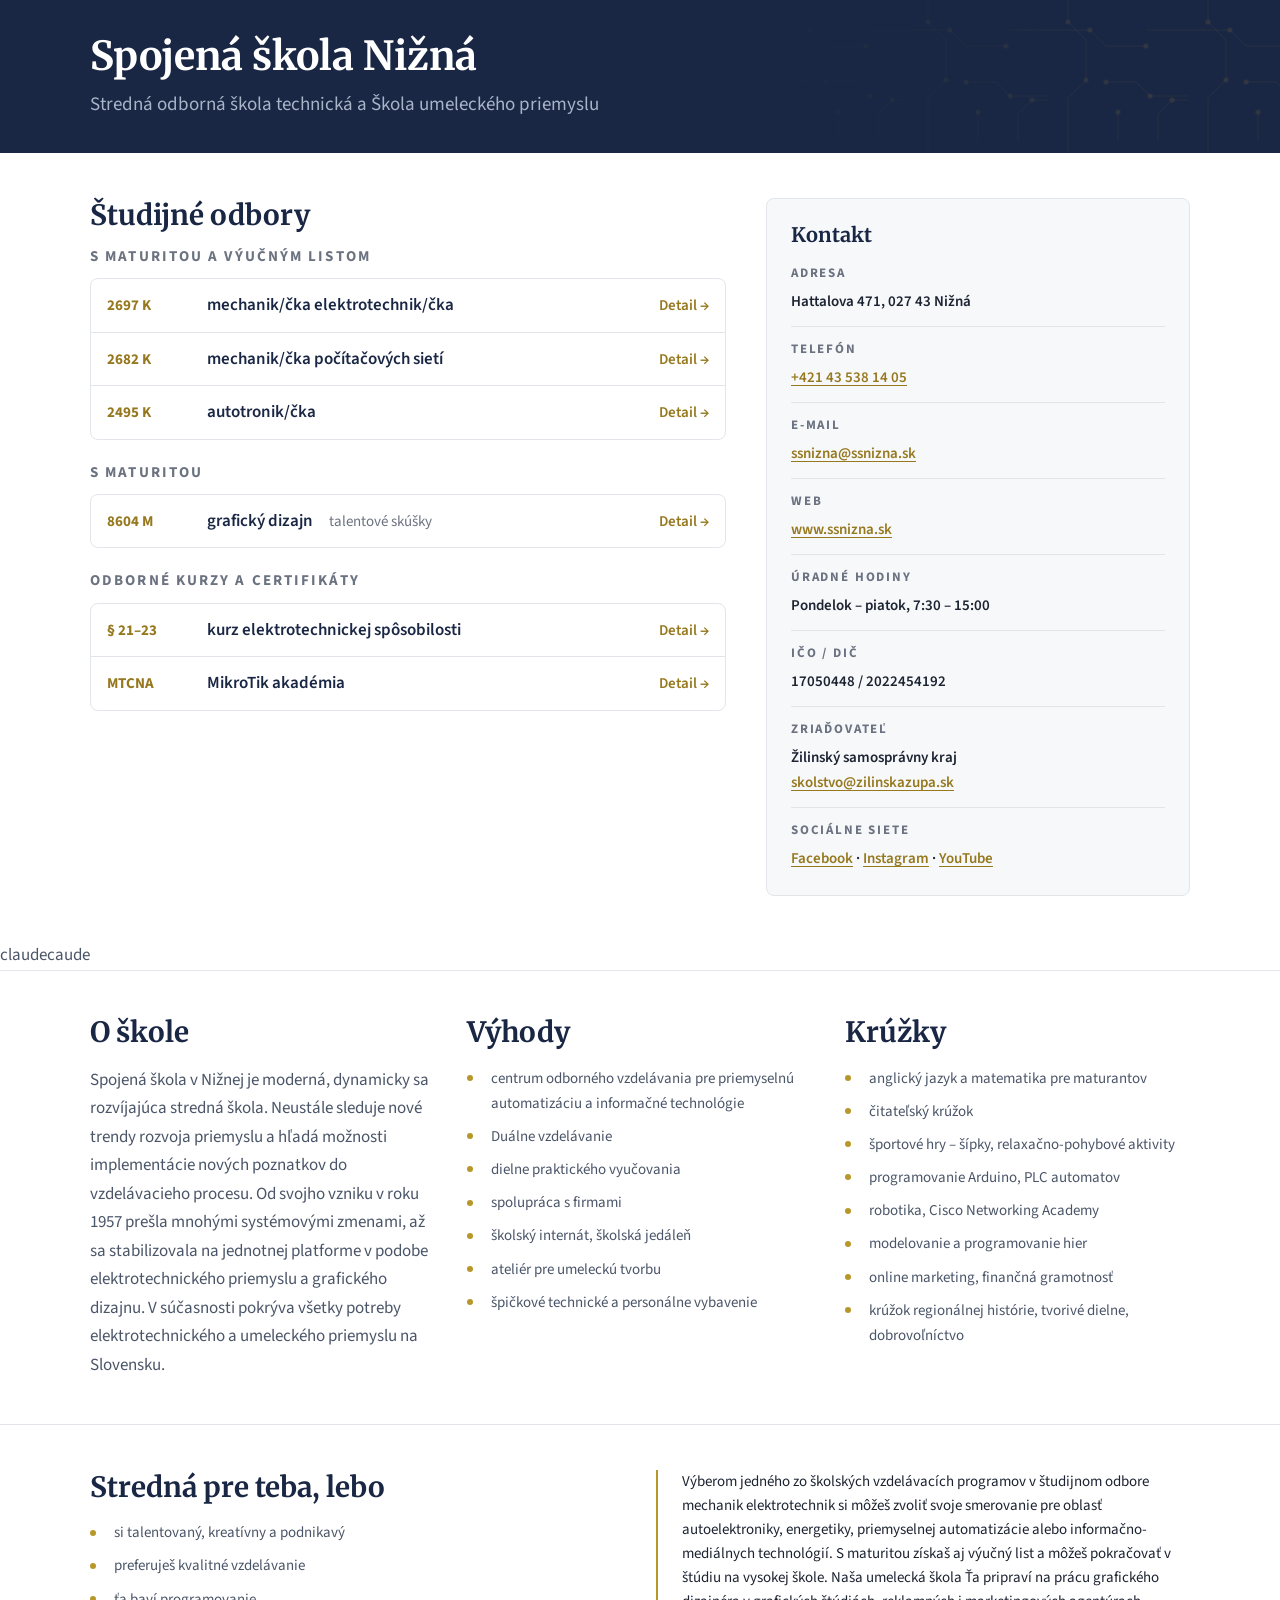
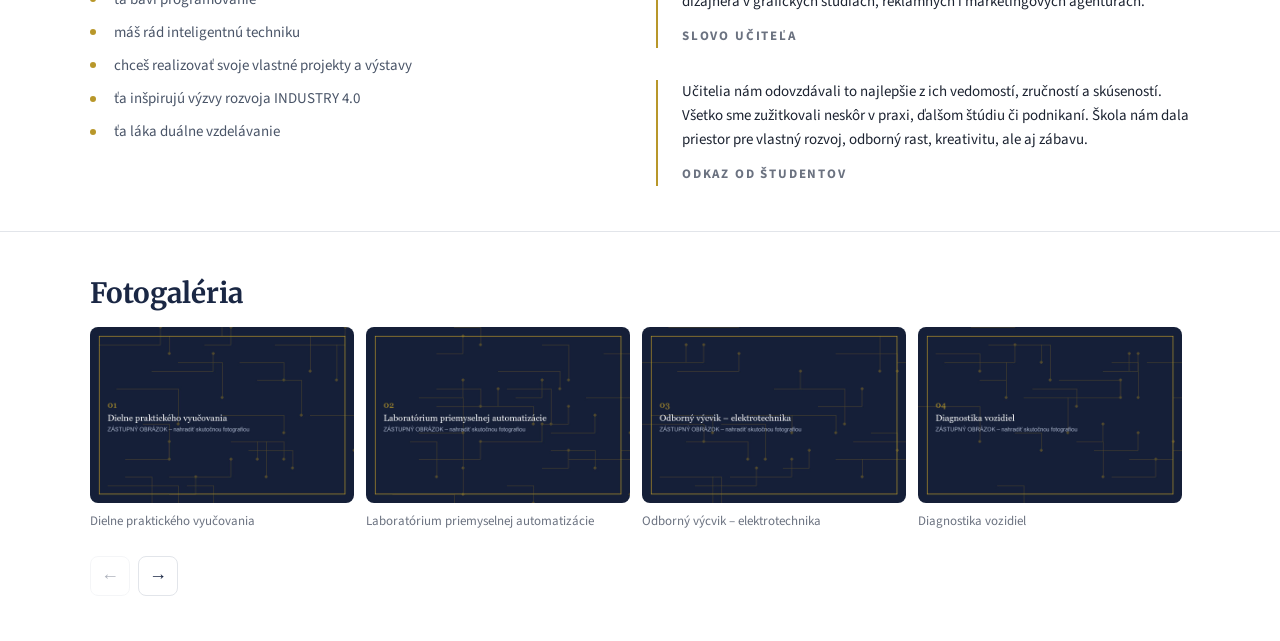
==== index.html @ 53357b43 "prvy komit" ====
<!DOCTYPE html>
<html lang="sk">
<head>
    <meta charset="utf-8">
    <meta name="viewport" content="width=device-width, initial-scale=1">
    <title>Spojená škola, Nižná – profil školy | ssnizna.sk</title>
    <meta name="description"
          content="Profil Spojenej školy, Nižná: aktuálne študijné odbory, kompletné kontakty na vedenie a oddelenia, výhody, krúžky a fotogaléria.">
    <link rel="canonical" href="https://ssnizna.sk/stredne-skoly/">

    <link rel="preconnect" href="https://fonts.googleapis.com">
    <link rel="preconnect" href="https://fonts.gstatic.com" crossorigin>
    <link rel="stylesheet"
          href="https://fonts.googleapis.com/css2?family=Merriweather:wght@400;700&family=Source+Sans+3:wght@400;600;700&display=swap">

    <link rel="stylesheet" href="css/variables.css">
    <link rel="stylesheet" href="css/style.css">

    <script src="js/main.js" defer></script>
</head>
<body>

<!-- ======================================================================
     Hlavička a pätička webu sa preberajú z existujúcej šablóny.
     Do šablóny sa vkladá obsah od <main> po </main>.
     ====================================================================== -->

<main>

    <!-- ===== Identita školy ============================================= -->
    <section class="profile">
        <div class="container">
            <h1>Spojená škola Nižná</h1>
            <p class="profile__units">
                Stredná odborná škola technická a Škola umeleckého priemyslu
            </p>

        </div>
    </section>

    <!-- ===== Odbory + kontakt (to najdôležitejšie hneď hore) ============ -->
    <section class="section">
        <div class="container key-grid">

            <div>
                <h2>Študijné odbory</h2>
                <div class="odbory">
                    <div class="odbory__group">
                        <h3>S maturitou a výučným listom</h3>
                        <ul class="odbory__list">
                            <li class="odbor">
                                <span class="odbor__code">2697 K</span>
                                <span class="odbor__name">mechanik/čka elektrotechnik/čka</span>
                                <a class="odbor__link" href="/mechanik-elektrotechnik-cka/">Detail →</a>
                            </li>
                            <li class="odbor">
                                <span class="odbor__code">2682 K</span>
                                <span class="odbor__name">mechanik/čka počítačových sietí</span>
                                <a class="odbor__link" href="/mechanik-pocitacovych-sieti/">Detail →</a>
                            </li>
                            <li class="odbor">
                                <span class="odbor__code">2495 K</span>
                                <span class="odbor__name">autotronik/čka</span>
                                <a class="odbor__link" href="/autotronik/">Detail →</a>
                            </li>
                        </ul>
                    </div>

                    <div class="odbory__group">
                        <h3>S maturitou</h3>
                        <ul class="odbory__list">
                            <li class="odbor">
                                <span class="odbor__code">8604 M</span>
                                <span class="odbor__name">grafický dizajn</span>
                                <span class="odbor__note">talentové skúšky</span>
                                <a class="odbor__link" href="/3d-dizajn/">Detail →</a>
                            </li>
                        </ul>
                    </div>

                    <div class="odbory__group">
                        <h3>Odborné kurzy a certifikáty</h3>
                        <ul class="odbory__list">
                            <li class="odbor">
                                <span class="odbor__code">§ 21–23</span>
                                <span class="odbor__name">kurz elektrotechnickej spôsobilosti</span>
                                <a class="odbor__link" href="/kurz-elektrotechnickej-sposobilosti-2/">Detail →</a>
                            </li>
                            <li class="odbor">
                                <span class="odbor__code">MTCNA</span>
                                <span class="odbor__name">MikroTik akadémia</span>
                                <a class="odbor__link" href="/mikrotik-akademia/">Detail →</a>
                            </li>
                        </ul>
                    </div>
                </div>
            </div>

            <div class="infobox" id="kontakty">
                <h2>Kontakt</h2>
                <dl class="info-list">
                    <div>
                        <dt class="label">Adresa</dt>
                        <dd><address>Hattalova 471, 027 43 Nižná</address></dd>
                    </div>
                    <div>
                        <dt class="label">Telefón</dt>
                        <dd><a href="tel:+421435381405">+421 43 538 14 05</a></dd>
                    </div>
                    <div>
                        <dt class="label">E-mail</dt>
                        <dd><a href="mailto:ssnizna@ssnizna.sk">ssnizna@ssnizna.sk</a></dd>
                    </div>
                    <div>
                        <dt class="label">Web</dt>
                        <dd><a href="https://ssnizna.sk/">www.ssnizna.sk</a></dd>
                    </div>
                    <div>
                        <dt class="label">Úradné hodiny</dt>
                        <dd>Pondelok – piatok, 7:30 – 15:00</dd>
                    </div>
                    <div>
                        <dt class="label">IČO / DIČ</dt>
                        <dd>17050448 / 2022454192</dd>
                    </div>
                    <div>
                        <dt class="label">Zriaďovateľ</dt>
                        <dd>Žilinský samosprávny kraj<br>
                            <a href="mailto:skolstvo@zilinskazupa.sk">skolstvo@zilinskazupa.sk</a></dd>
                    </div>
                    <div>
                        <dt class="label">Sociálne siete</dt>
                        <dd>
                            <a href="https://www.facebook.com/ssnizna">Facebook</a> ·
                            <a href="https://www.instagram.com/ssnizna/">Instagram</a> ·
                            <a href="https://www.youtube.com/@ssnizna">YouTube</a>
                        </dd>
                    </div>
                </dl>
            </div>
        </div>
    </section>

claudecaude
    <!-- ===== O škole, výhody, krúžky ==================================== -->
    <section class="section section--divided">
        <div class="container cols cols--3">
            <div>
                <h2>O škole</h2>
                <p>
                    Spojená škola v Nižnej je moderná, dynamicky sa rozvíjajúca stredná škola.
                    Neustále sleduje nové trendy rozvoja priemyslu a hľadá možnosti implementácie
                    nových poznatkov do vzdelávacieho procesu. Od svojho vzniku v roku 1957 prešla
                    mnohými systémovými zmenami, až sa stabilizovala na jednotnej platforme v podobe
                    elektrotechnického priemyslu a grafického dizajnu. V súčasnosti pokrýva všetky
                    potreby elektrotechnického a umeleckého priemyslu na Slovensku.
                </p>
            </div>

            <div>
                <h2>Výhody</h2>
                <ul class="list-check">
                    <li>centrum odborného vzdelávania pre priemyselnú automatizáciu a informačné technológie</li>
                    <li>Duálne vzdelávanie</li>
                    <li>dielne praktického vyučovania</li>
                    <li>spolupráca s firmami</li>
                    <li>školský internát, školská jedáleň</li>
                    <li>ateliér pre umeleckú tvorbu</li>
                    <li>špičkové technické a personálne vybavenie</li>
                </ul>
            </div>

            <div>
                <h2>Krúžky</h2>
                <ul class="list-check">
                    <li>anglický jazyk a matematika pre maturantov</li>
                    <li>čitateľský krúžok</li>
                    <li>športové hry – šípky, relaxačno-pohybové aktivity</li>
                    <li>programovanie Arduino, PLC automatov</li>
                    <li>robotika, Cisco Networking Academy</li>
                    <li>modelovanie a programovanie hier</li>
                    <li>online marketing, finančná gramotnosť</li>
                    <li>krúžok regionálnej histórie, tvorivé dielne, dobrovoľníctvo</li>
                </ul>
            </div>
        </div>
    </section>

    <!-- ===== Pre koho je škola + citáty ================================= -->
    <section class="section section--divided">
        <div class="container cols cols--2">
            <div>
                <h2>Stredná pre teba, lebo</h2>
                <ul class="list-check">
                    <li>si talentovaný, kreatívny a podnikavý</li>
                    <li>preferuješ kvalitné vzdelávanie</li>
                    <li>ťa baví programovanie</li>
                    <li>máš rád inteligentnú techniku</li>
                    <li>chceš realizovať svoje vlastné projekty a výstavy</li>
                    <li>ťa inšpirujú výzvy rozvoja INDUSTRY 4.0</li>
                    <li>ťa láka duálne vzdelávanie</li>
                </ul>
            </div>

            <div class="cols">
                <blockquote class="quote">
                    <p>
                        Výberom jedného zo školských vzdelávacích programov v študijnom odbore
                        mechanik elektrotechnik si môžeš zvoliť svoje smerovanie pre oblasť
                        autoelektroniky, energetiky, priemyselnej automatizácie alebo
                        informačno-mediálnych technológií. S maturitou získaš aj výučný list
                        a môžeš pokračovať v štúdiu na vysokej škole. Naša umelecká škola Ťa
                        pripraví na prácu grafického dizajnéra v grafických štúdiách, reklamných
                        i marketingových agentúrach.
                    </p>
                    <footer>Slovo učiteľa</footer>
                </blockquote>

                <blockquote class="quote">
                    <p>
                        Učitelia nám odovzdávali to najlepšie z ich vedomostí, zručností
                        a skúseností. Všetko sme zužitkovali neskôr v praxi, ďalšom štúdiu či
                        podnikaní. Škola nám dala priestor pre vlastný rozvoj, odborný rast,
                        kreativitu, ale aj zábavu.
                    </p>
                    <footer>Odkaz od študentov</footer>
                </blockquote>
            </div>
        </div>
    </section>

    <!-- ===== Fotogaléria ================================================ -->
    <section class="section section--divided">
        <div class="container">
            <h2>Fotogaléria</h2>

            <!-- Nahradiť skutočnými fotografiami, rovnaké názvy súborov v /images/galeria/. -->
            <div data-gallery>
                <div class="gallery__track" data-gallery-track tabindex="0"
                     role="region" aria-label="Fotogaléria školy">
                    <figure class="gallery__item">
                        <img src="images/galeria/01.jpg" width="1200" height="800" loading="lazy"
                             alt="Dielne praktického vyučovania">
                        <figcaption>Dielne praktického vyučovania</figcaption>
                    </figure>
                    <figure class="gallery__item">
                        <img src="images/galeria/02.jpg" width="1200" height="800" loading="lazy"
                             alt="Laboratórium priemyselnej automatizácie">
                        <figcaption>Laboratórium priemyselnej automatizácie</figcaption>
                    </figure>
                    <figure class="gallery__item">
                        <img src="images/galeria/03.jpg" width="1200" height="800" loading="lazy"
                             alt="Odborný výcvik v elektrotechnike">
                        <figcaption>Odborný výcvik – elektrotechnika</figcaption>
                    </figure>
                    <figure class="gallery__item">
                        <img src="images/galeria/04.jpg" width="1200" height="800" loading="lazy"
                             alt="Diagnostika vozidiel">
                        <figcaption>Diagnostika vozidiel</figcaption>
                    </figure>
                    <figure class="gallery__item">
                        <img src="images/galeria/05.jpg" width="1200" height="800" loading="lazy"
                             alt="Učebňa počítačových sietí">
                        <figcaption>Učebňa počítačových sietí</figcaption>
                    </figure>
                    <figure class="gallery__item">
                        <img src="images/galeria/06.jpg" width="1200" height="800" loading="lazy"
                             alt="Ateliér umeleckej tvorby">
                        <figcaption>Ateliér umeleckej tvorby</figcaption>
                    </figure>
                    <figure class="gallery__item">
                        <img src="images/galeria/07.jpg" width="1200" height="800" loading="lazy"
                             alt="Robotické pracovisko">
                        <figcaption>Robotické pracovisko</figcaption>
                    </figure>
                    <figure class="gallery__item">
                        <img src="images/galeria/08.jpg" width="1200" height="800" loading="lazy"
                             alt="Školský internát">
                        <figcaption>Školský internát</figcaption>
                    </figure>
                    <figure class="gallery__item">
                        <img src="images/galeria/09.jpg" width="1200" height="800" loading="lazy"
                             alt="Školská jedáleň">
                        <figcaption>Školská jedáleň</figcaption>
                    </figure>
                    <figure class="gallery__item">
                        <img src="images/galeria/10.jpg" width="1200" height="800" loading="lazy"
                             alt="Telocvičňa a lezecká stena">
                        <figcaption>Telocvičňa a lezecká stena</figcaption>
                    </figure>
                    <figure class="gallery__item">
                        <img src="images/galeria/11.jpg" width="1200" height="800" loading="lazy"
                             alt="Súťaže a projekty žiakov">
                        <figcaption>Súťaže a projekty žiakov</figcaption>
                    </figure>
                </div>

                <div class="gallery__nav">
                    <button class="gallery__btn" type="button" data-gallery-prev>
                        <span aria-hidden="true">←</span>
                        <span class="visually-hidden">Predchádzajúce fotografie</span>
                    </button>
                    <button class="gallery__btn" type="button" data-gallery-next>
                        <span aria-hidden="true">→</span>
                        <span class="visually-hidden">Ďalšie fotografie</span>
                    </button>
                </div>
            </div>
        </div>
    </section>

</main>

</body>
</html>
---- css/variables.css ----
/* ==========================================================================
   Design tokens – Spojená škola Nižná
   Single source of truth for colours, type, spacing and elevation.
   Never hard-code these values in component rules.
   ========================================================================== */

:root {
    /* --- Brand ------------------------------------------------------------ */
    --color-navy: #1a2744;
    --color-navy-dark: #121c31;
    --color-navy-deep: #0c1322;
    --color-navy-mid: #2a3c60;
    --color-navy-soft: #3b5080;

    --color-gold: #b8972a;
    --color-gold-light: #d4b04a;
    --color-gold-dark: #96791f;
    --color-gold-wash: #f6f0dc;

    /* --- Neutrals --------------------------------------------------------- */
    --color-ink: #1c2331;
    --color-body: #4a5568;
    --color-muted: #6b7280;
    --color-line: #e2e5ea;
    --color-line-soft: #eef0f4;
    --color-surface: #ffffff;
    --color-bg: #f7f8fa;
    --color-bg-alt: #eef1f6;

    /* --- On-dark ---------------------------------------------------------- */
    --color-on-navy: #f3f5f9;
    --color-on-navy-muted: #a9b4c8;

    /* --- Typography ------------------------------------------------------- */
    --font-heading: "Merriweather", Georgia, "Times New Roman", serif;
    --font-body: "Source Sans 3", -apple-system, BlinkMacSystemFont, "Segoe UI", Roboto, sans-serif;

    --fs-xs: 0.8125rem;
    --fs-sm: 0.9375rem;
    --fs-base: 1.0625rem;
    --fs-md: 1.1875rem;
    --fs-lg: clamp(1.125rem, 0.4vw + 1.03rem, 1.25rem);
    --fs-h3: clamp(1.125rem, 0.5vw + 1.02rem, 1.3125rem);
    --fs-h2: clamp(1.375rem, 1vw + 1.15rem, 1.75rem);
    --fs-h1: clamp(1.75rem, 2.4vw + 1.2rem, 2.5rem);

    --lh-tight: 1.22;
    --lh-snug: 1.4;
    --lh-base: 1.68;

    --ls-caps: 0.14em;

    /* --- Spacing (4px base) ----------------------------------------------- */
    --sp-1: 0.25rem;
    --sp-2: 0.5rem;
    --sp-3: 0.75rem;
    --sp-4: 1rem;
    --sp-5: 1.5rem;
    --sp-6: 2rem;
    --sp-7: 2.5rem;
    --sp-8: 3rem;
    --sp-9: 4rem;
    --sp-10: 5rem;
    --sp-section: clamp(2rem, 3.5vw, 3rem);

    /* --- Layout ----------------------------------------------------------- */
    --container: 1180px;
    --container-narrow: 820px;
    --gutter: clamp(1.125rem, 4vw, 2.5rem);
    --header-h: 72px;

    /* --- Radii & elevation ------------------------------------------------ */
    --radius-sm: 4px;
    --radius: 8px;
    --radius-lg: 14px;

    --shadow-sm: 0 1px 2px rgba(26, 39, 68, 0.06), 0 2px 6px rgba(26, 39, 68, 0.05);
    --shadow: 0 2px 6px rgba(26, 39, 68, 0.07), 0 10px 24px rgba(26, 39, 68, 0.08);
    --shadow-lg: 0 4px 12px rgba(26, 39, 68, 0.09), 0 20px 48px rgba(26, 39, 68, 0.12);

    /* --- Motion ----------------------------------------------------------- */
    --ease: cubic-bezier(0.22, 0.61, 0.36, 1);
    --dur: 200ms;

    /* --- Decorative circuit-board motif ----------------------------------- */
    /* Subtle PCB trace pattern; used sparingly on dark surfaces only. */
    --pattern-circuit: url("data:image/svg+xml,%3Csvg xmlns='http://www.w3.org/2000/svg' width='140' height='140' viewBox='0 0 140 140'%3E%3Cg fill='none' stroke='%23b8972a' stroke-width='1' stroke-opacity='0.28'%3E%3Cpath d='M0 30h42l16 16h40M140 30H98'/%3E%3Cpath d='M20 0v22l18 18v40l-18 18v42'/%3E%3Cpath d='M140 96h-38l-14-14H58'/%3E%3Cpath d='M110 140v-26l14-14h16'/%3E%3Cpath d='M70 140v-28'/%3E%3C/g%3E%3Cg fill='%23b8972a' fill-opacity='0.42'%3E%3Ccircle cx='42' cy='30' r='2.6'/%3E%3Ccircle cx='98' cy='46' r='2.6'/%3E%3Ccircle cx='20' cy='22' r='2.6'/%3E%3Ccircle cx='38' cy='80' r='2.6'/%3E%3Ccircle cx='102' cy='96' r='2.6'/%3E%3Ccircle cx='58' cy='82' r='2.6'/%3E%3Ccircle cx='124' cy='100' r='2.6'/%3E%3Ccircle cx='70' cy='112' r='2.6'/%3E%3C/g%3E%3C/svg%3E");
}

/* Breakpoints used across the project (media queries cannot read variables):
   sm  480px  |  md  768px  |  lg  1024px  |  xl  1180px                     */
---- css/style.css ----
/* ==========================================================================
   Spojená škola Nižná – stylesheet for the school profile page
   Mobile-first. All colours/spacing come from css/variables.css.

   The site header and footer are supplied by the existing template, so this
   file styles page content only.

   Restrained by design: navy + gold, flat surfaces, thin rules. The circuit
   motif appears once, in the profile band, and nowhere else.

   Contents
   01 Reset & base
   02 Layout helpers
   03 Typography
   04 Buttons & links
   05 Profile band (name + actions)
   06 Odbory
   07 Contacts
   08 Text columns & lists
   09 Quotes
   10 Gallery strip
   11 Utilities & motion preferences
   ========================================================================== */

/* 01 Reset & base --------------------------------------------------------- */

*,
*::before,
*::after {
    box-sizing: border-box;
}

html {
    -webkit-text-size-adjust: 100%;
    scroll-behavior: smooth;
}

body {
    margin: 0;
    font-family: var(--font-body);
    font-size: var(--fs-base);
    line-height: var(--lh-base);
    color: var(--color-body);
    background-color: var(--color-surface);
    -webkit-font-smoothing: antialiased;
}

img,
svg {
    display: block;
    max-width: 100%;
    height: auto;
}

ul,
ol {
    margin: 0;
    padding: 0;
}

figure,
blockquote,
dl,
dd {
    margin: 0;
}

address {
    font-style: normal;
}

/* 02 Layout helpers ------------------------------------------------------- */

.container {
    width: 100%;
    max-width: var(--container);
    margin-inline: auto;
    padding-inline: var(--gutter);
}

.section {
    padding-block: var(--sp-section);
}

.section--alt {
    background-color: var(--color-bg);
}

/* Thin divider between stacked light sections, instead of large empty space. */
.section--divided {
    border-top: 1px solid var(--color-line);
}

/* 03 Typography ----------------------------------------------------------- */

h1,
h2,
h3 {
    margin: 0;
    font-family: var(--font-heading);
    font-weight: 700;
    line-height: var(--lh-tight);
    color: var(--color-navy);
}

h1 {
    font-size: var(--fs-h1);
}

h2 {
    font-size: var(--fs-h2);
    margin-bottom: var(--sp-4);
}

h3 {
    font-size: var(--fs-h3);
    margin-bottom: var(--sp-3);
}

p {
    margin: 0 0 var(--sp-3);
}

p:last-child {
    margin-bottom: 0;
}

.label {
    display: block;
    font-size: var(--fs-xs);
    font-weight: 700;
    letter-spacing: var(--ls-caps);
    text-transform: uppercase;
    color: var(--color-muted);
}

/* 04 Buttons & links ------------------------------------------------------ */

a {
    color: var(--color-gold-dark);
    text-underline-offset: 0.18em;
    transition: color var(--dur) var(--ease);
}

a:hover {
    color: var(--color-navy);
}

:focus-visible {
    outline: 3px solid var(--color-gold);
    outline-offset: 2px;
    border-radius: var(--radius-sm);
}

.btn {
    display: inline-flex;
    align-items: center;
    justify-content: center;
    padding: var(--sp-3) var(--sp-5);
    font-family: var(--font-body);
    font-size: var(--fs-sm);
    font-weight: 600;
    text-decoration: none;
    border: 1px solid transparent;
    border-radius: var(--radius);
    cursor: pointer;
    transition: background-color var(--dur) var(--ease),
                border-color var(--dur) var(--ease),
                color var(--dur) var(--ease);
}

.btn--primary {
    background-color: var(--color-gold);
    border-color: var(--color-gold);
    color: var(--color-navy-dark);
}

.btn--primary:hover {
    background-color: var(--color-gold-light);
    border-color: var(--color-gold-light);
    color: var(--color-navy-dark);
}

.btn--ghost {
    background-color: transparent;
    border-color: color-mix(in srgb, var(--color-surface) 45%, transparent);
    color: var(--color-surface);
}

.btn--ghost:hover {
    background-color: var(--color-surface);
    border-color: var(--color-surface);
    color: var(--color-navy);
}

.btn-row {
    display: flex;
    flex-wrap: wrap;
    align-items: center;
    gap: var(--sp-3);
}

/* 05 Profile band --------------------------------------------------------- */

.profile {
    position: relative;
    isolation: isolate;
    overflow: hidden;
    background-color: var(--color-navy);
    color: var(--color-on-navy);
    padding-block: var(--sp-6);
}

/* The one decorative moment on the page — kept faint and on the right edge. */
.profile::before {
    content: "";
    position: absolute;
    inset: 0 0 0 auto;
    width: 40%;
    background-image: var(--pattern-circuit);
    background-size: 140px 140px;
    opacity: 0.3;
    -webkit-mask-image: linear-gradient(to right, transparent, #000 70%);
    mask-image: linear-gradient(to right, transparent, #000 70%);
    z-index: -1;
}

.profile h1 {
    color: var(--color-surface);
    margin-bottom: var(--sp-2);
}

.profile__units {
    font-size: var(--fs-md);
    color: var(--color-on-navy-muted);
    margin-bottom: var(--sp-4);
}

.profile__badge {
    display: inline-flex;
    align-items: center;
    padding: var(--sp-2) var(--sp-4);
    font-size: var(--fs-xs);
    font-weight: 700;
    letter-spacing: var(--ls-caps);
    text-transform: uppercase;
    color: var(--color-gold-light);
    border: 1px solid color-mix(in srgb, var(--color-gold) 55%, transparent);
    border-radius: var(--radius);
}

/* 06 Odbory --------------------------------------------------------------- */

/* Odbory on the left, the contact box on the right — the two things a
   visitor arriving from mojastredna.sk needs first. */
.key-grid {
    display: grid;
    gap: var(--sp-6);
}

@media (min-width: 900px) {
    .key-grid {
        grid-template-columns: 1.5fr 1fr;
        gap: var(--sp-7);
        align-items: start;
    }
}

.odbory {
    display: grid;
    gap: var(--sp-5);
}

.odbory__group h3 {
    font-size: var(--fs-sm);
    font-family: var(--font-body);
    font-weight: 700;
    letter-spacing: var(--ls-caps);
    text-transform: uppercase;
    color: var(--color-muted);
    margin-bottom: var(--sp-3);
}

.odbory__list {
    list-style: none;
    border: 1px solid var(--color-line);
    border-radius: var(--radius);
    overflow: hidden;
}

.odbor {
    display: flex;
    flex-wrap: wrap;
    align-items: baseline;
    gap: var(--sp-2) var(--sp-4);
    padding: var(--sp-3) var(--sp-4);
    border-bottom: 1px solid var(--color-line);
}

.odbor:last-child {
    border-bottom: none;
}

.odbor:hover {
    background-color: var(--color-bg);
}

.odbor__code {
    flex: none;
    min-width: 5.25rem;
    font-variant-numeric: tabular-nums;
    font-weight: 700;
    font-size: var(--fs-sm);
    color: var(--color-gold-dark);
}

.odbor__name {
    font-weight: 600;
    color: var(--color-navy);
}

.odbor__note {
    font-size: var(--fs-sm);
    color: var(--color-muted);
}

.odbor__link {
    margin-left: auto;
    font-size: var(--fs-sm);
    font-weight: 600;
    text-decoration: none;
    white-space: nowrap;
}

/* 07 Contacts ------------------------------------------------------------- */

.infobox {
    padding: var(--sp-5);
    background-color: var(--color-bg);
    border: 1px solid var(--color-line);
    border-radius: var(--radius);
}

.infobox h2 {
    font-size: var(--fs-lg);
}

.info-list {
    display: grid;
    gap: var(--sp-3);
    font-size: var(--fs-sm);
}

.info-list > div {
    display: grid;
    gap: var(--sp-1);
    padding-bottom: var(--sp-3);
    border-bottom: 1px solid var(--color-line);
}

.info-list > div:last-child {
    padding-bottom: 0;
    border-bottom: none;
}

.info-list dd {
    font-weight: 600;
    color: var(--color-ink);
}

.info-list a {
    font-weight: 600;
}

/* Directory of staff: dense, three columns on wide screens. */
.contacts {
    display: grid;
    gap: var(--sp-5);
}

@media (min-width: 700px) {
    .contacts {
        grid-template-columns: repeat(2, minmax(0, 1fr));
    }
}

@media (min-width: 1024px) {
    .contacts {
        grid-template-columns: repeat(3, minmax(0, 1fr));
    }
}

.contacts__group h3 {
    font-size: var(--fs-sm);
    font-family: var(--font-body);
    font-weight: 700;
    letter-spacing: var(--ls-caps);
    text-transform: uppercase;
    color: var(--color-muted);
    padding-bottom: var(--sp-2);
    border-bottom: 2px solid var(--color-gold);
    margin-bottom: var(--sp-3);
}

.person {
    padding-block: var(--sp-3);
    border-bottom: 1px solid var(--color-line);
    font-size: var(--fs-sm);
}

.person:last-child {
    border-bottom: none;
}

.person__role {
    display: block;
    font-size: var(--fs-xs);
    color: var(--color-muted);
}

.person__name {
    display: block;
    font-weight: 700;
    color: var(--color-navy);
}

.person__links {
    display: flex;
    flex-direction: column;
    gap: 0.1rem;
    margin-top: var(--sp-1);
}

.person__links a {
    text-decoration: none;
    word-break: break-word;
}

.person__links a:hover {
    text-decoration: underline;
}

/* 08 Text columns & lists ------------------------------------------------- */

.cols {
    display: grid;
    gap: var(--sp-6);
}

@media (min-width: 760px) {
    .cols--2 {
        grid-template-columns: repeat(2, minmax(0, 1fr));
    }

    .cols--3 {
        grid-template-columns: repeat(3, minmax(0, 1fr));
    }
}

@media (min-width: 760px) and (max-width: 1023px) {
    .cols--3 {
        grid-template-columns: repeat(2, minmax(0, 1fr));
    }
}

.list-check {
    list-style: none;
    display: grid;
    gap: var(--sp-2);
    font-size: var(--fs-sm);
}

.list-check li {
    position: relative;
    padding-left: var(--sp-5);
}

.list-check li::before {
    content: "";
    position: absolute;
    left: 0;
    top: 0.62em;
    width: 6px;
    height: 6px;
    background-color: var(--color-gold);
    border-radius: 50%;
}

/* 09 Quotes --------------------------------------------------------------- */

.quote {
    padding-left: var(--sp-5);
    border-left: 2px solid var(--color-gold);
}

.quote p {
    font-size: var(--fs-sm);
    line-height: 1.6;
    color: var(--color-ink);
}

.quote footer {
    margin-top: var(--sp-2);
    font-size: var(--fs-xs);
    font-weight: 700;
    letter-spacing: var(--ls-caps);
    text-transform: uppercase;
    color: var(--color-muted);
}

/* 10 Gallery strip -------------------------------------------------------- */

.gallery__track {
    display: grid;
    grid-auto-flow: column;
    grid-auto-columns: 72%;
    gap: var(--sp-3);
    overflow-x: auto;
    scroll-snap-type: x mandatory;
    scroll-behavior: smooth;
    padding-bottom: var(--sp-3);
    scrollbar-width: none;
}

.gallery__track::-webkit-scrollbar {
    display: none;
}

.gallery__item {
    scroll-snap-align: start;
}

.gallery__item img {
    width: 100%;
    aspect-ratio: 3 / 2;
    object-fit: cover;
    border-radius: var(--radius);
    background-color: var(--color-bg-alt);
}

.gallery__item figcaption {
    margin-top: var(--sp-2);
    font-size: var(--fs-xs);
    color: var(--color-muted);
}

.gallery__nav {
    display: flex;
    gap: var(--sp-2);
    margin-top: var(--sp-3);
}

.gallery__btn {
    width: 40px;
    height: 40px;
    display: inline-flex;
    align-items: center;
    justify-content: center;
    font-size: 1.125rem;
    line-height: 1;
    color: var(--color-navy);
    background-color: var(--color-surface);
    border: 1px solid var(--color-line);
    border-radius: var(--radius);
    cursor: pointer;
    transition: background-color var(--dur) var(--ease),
                border-color var(--dur) var(--ease);
}

.gallery__btn:hover:not(:disabled) {
    background-color: var(--color-gold);
    border-color: var(--color-gold);
}

.gallery__btn:disabled {
    opacity: 0.35;
    cursor: default;
}

@media (min-width: 640px) {
    .gallery__track {
        grid-auto-columns: 38%;
    }
}

@media (min-width: 1000px) {
    .gallery__track {
        grid-auto-columns: 24%;
    }
}

/* 11 Utilities & motion --------------------------------------------------- */

.visually-hidden {
    position: absolute;
    width: 1px;
    height: 1px;
    margin: -1px;
    padding: 0;
    overflow: hidden;
    clip-path: inset(50%);
    white-space: nowrap;
    border: 0;
}

.mt-4 {
    margin-top: var(--sp-4);
}

@media (prefers-reduced-motion: reduce) {
    html,
    .gallery__track {
        scroll-behavior: auto;
    }

    *,
    *::before,
    *::after {
        transition-duration: 0.01ms !important;
    }
}

@media print {
    .gallery__nav {
        display: none;
    }

    .profile {
        background: none;
        color: #000;
    }

    .profile h1 {
        color: #000;
    }
}
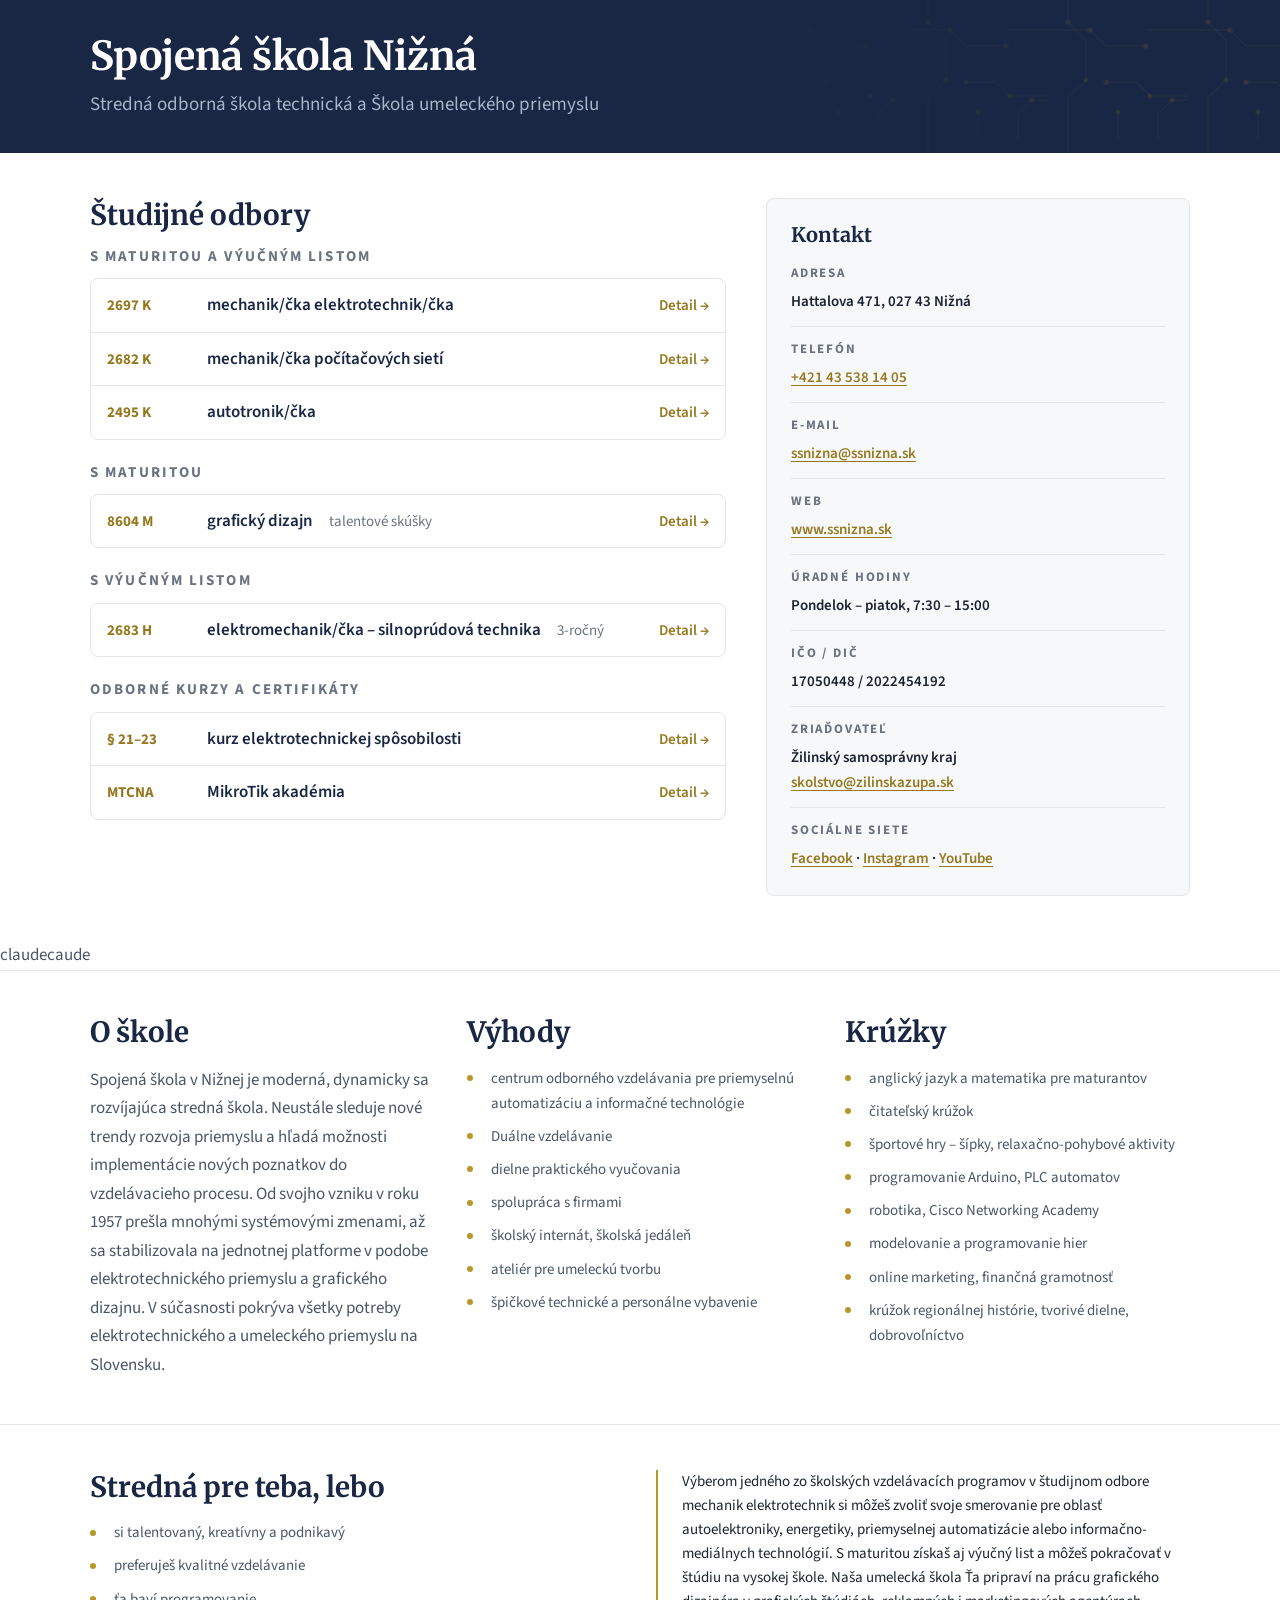
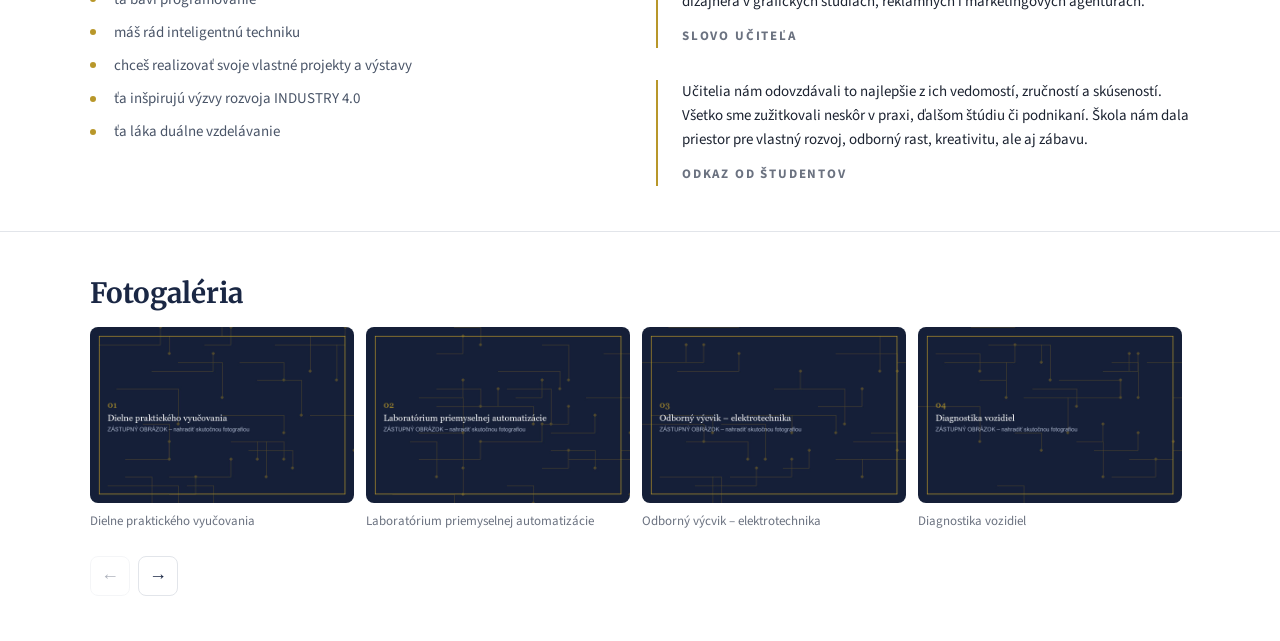
==== commit b48bba2e: "prvy komit" ====
--- a/index.html
+++ b/index.html
@@ -74,6 +74,18 @@
                                 <span class="odbor__name">grafický dizajn</span>
                                 <span class="odbor__note">talentové skúšky</span>
                                 <a class="odbor__link" href="/3d-dizajn/">Detail →</a>
+                            </li>
+                        </ul>
+                    </div>
+
+                    <div class="odbory__group">
+                        <h3>S výučným listom</h3>
+                        <ul class="odbory__list">
+                            <li class="odbor">
+                                <span class="odbor__code">2683 H</span>
+                                <span class="odbor__name">elektromechanik/čka – silnoprúdová technika</span>
+                                <span class="odbor__note">3-ročný</span>
+                                <a class="odbor__link" href="/elektromechanik-silnoprudova-technika/">Detail →</a>
                             </li>
                         </ul>
                     </div>
